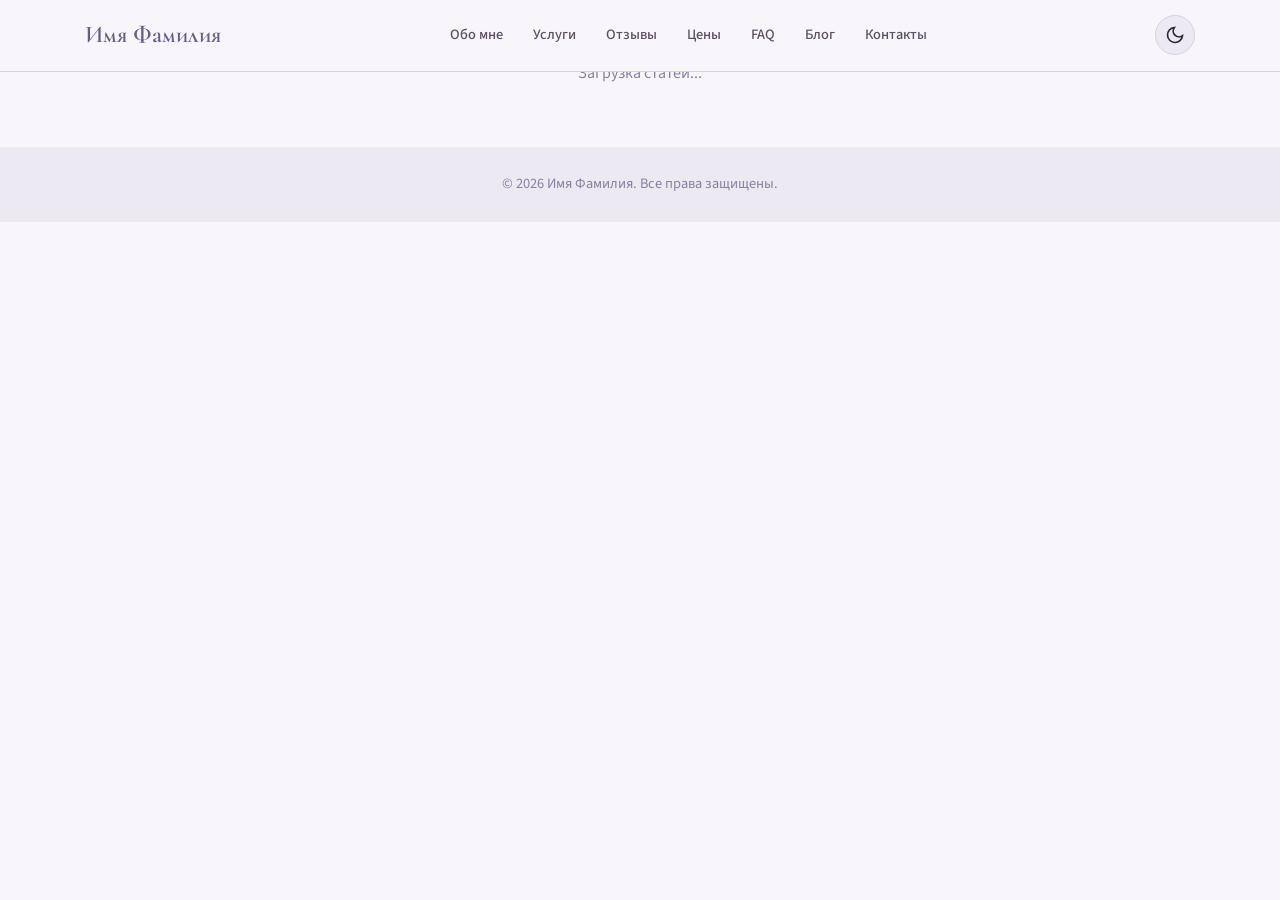
==== blog.html @ 65a6d859 "Add blog with JS-based markdown rendering" ====
<!DOCTYPE html>
<html lang="ru">
<head>
    <meta charset="UTF-8">
    <meta name="viewport" content="width=device-width, initial-scale=1.0">
    <meta name="description" content="Блог психолога. Статьи о психологии, отношениях, саморазвитии.">
    <meta name="keywords" content="блог, психология, статьи, саморазвитие">
    <title>Блог | Психолог</title>
    <link rel="preconnect" href="https://fonts.googleapis.com">
    <link rel="preconnect" href="https://fonts.gstatic.com" crossorigin>
    <link href="https://fonts.googleapis.com/css2?family=Cormorant+Garamond:wght@400;600&family=Montserrat:wght@400;600;700&family=Source+Sans+Pro:wght@300;400;600&display=swap" rel="stylesheet">
    <link rel="stylesheet" href="css/style.css">
    <style>
        .blog-list {
            max-width: 800px;
            margin: 0 auto;
        }
        
        .blog-card {
            background: var(--bg-card);
            border: 1px solid var(--border);
            border-radius: 12px;
            padding: 30px;
            margin-bottom: 25px;
            transition: all var(--transition);
        }
        
        .blog-card:hover {
            transform: translateY(-3px);
            box-shadow: 0 10px 30px var(--shadow);
            border-color: var(--accent-light);
        }
        
        .blog-card__date {
            font-size: 0.85rem;
            color: var(--text-light);
            margin-bottom: 10px;
        }
        
        .blog-card__title {
            font-family: 'Cormorant Garamond', serif;
            font-size: 1.6rem;
            font-weight: 600;
            margin-bottom: 15px;
            color: var(--text);
        }
        
        .blog-card__title a {
            color: inherit;
            text-decoration: none;
            transition: color var(--transition);
        }
        
        .blog-card__title a:hover {
            color: var(--accent);
        }
        
        .blog-card__excerpt {
            color: var(--text-secondary);
            margin-bottom: 15px;
            line-height: 1.7;
        }
        
        .blog-card__tags {
            display: flex;
            gap: 10px;
            flex-wrap: wrap;
        }
        
        .blog-tag {
            font-size: 0.8rem;
            padding: 4px 12px;
            background: var(--bg-secondary);
            border-radius: 20px;
            color: var(--text-light);
        }
        
        .blog-article {
            max-width: 800px;
            margin: 0 auto;
            padding: 100px 20px 60px;
        }
        
        .blog-article__header {
            margin-bottom: 40px;
            padding-bottom: 30px;
            border-bottom: 1px solid var(--border);
        }
        
        .blog-article__date {
            color: var(--text-light);
            font-size: 0.9rem;
            margin-bottom: 15px;
        }
        
        .blog-article__title {
            font-family: 'Cormorant Garamond', serif;
            font-size: 2.5rem;
            font-weight: 600;
            line-height: 1.3;
            margin-bottom: 20px;
            color: var(--text);
        }
        
        .blog-article__content {
            color: var(--text-secondary);
            line-height: 1.8;
        }
        
        .blog-article__content h2 {
            font-family: 'Montserrat', sans-serif;
            font-size: 1.5rem;
            margin: 40px 0 20px;
            color: var(--text);
        }
        
        .blog-article__content h3 {
            font-family: 'Montserrat', sans-serif;
            font-size: 1.2rem;
            margin: 30px 0 15px;
            color: var(--text);
        }
        
        .blog-article__content p {
            margin-bottom: 20px;
        }
        
        .blog-article__content ul, 
        .blog-article__content ol {
            margin-bottom: 20px;
            padding-left: 25px;
        }
        
        .blog-article__content li {
            margin-bottom: 10px;
        }
        
        .blog-article__content blockquote {
            border-left: 4px solid var(--accent);
            padding-left: 20px;
            margin: 25px 0;
            font-style: italic;
            color: var(--text-light);
        }
        
        .blog-article__content a {
            color: var(--accent);
        }
        
        .blog-article__content img {
            max-width: 100%;
            border-radius: 8px;
            margin: 20px 0;
        }
        
        .back-link {
            display: inline-flex;
            align-items: center;
            gap: 8px;
            color: var(--accent);
            text-decoration: none;
            margin-bottom: 30px;
            font-weight: 500;
        }
        
        .back-link:hover {
            text-decoration: underline;
        }
        
        .loading {
            text-align: center;
            padding: 60px 20px;
            color: var(--text-light);
        }
        
        .error {
            text-align: center;
            padding: 60px 20px;
            color: #c0392b;
        }
        
        .blog-empty {
            text-align: center;
            padding: 60px 20px;
            color: var(--text-light);
        }
    </style>
</head>
<body>
    <header class="header">
        <div class="container header__inner">
            <a href="index.html" class="logo">Имя Фамилия</a>
            <nav class="nav">
                <a href="index.html#about" class="nav__link">Обо мне</a>
                <a href="index.html#services" class="nav__link">Услуги</a>
                <a href="index.html#reviews" class="nav__link">Отзывы</a>
                <a href="index.html#pricing" class="nav__link">Цены</a>
                <a href="index.html#faq" class="nav__link">FAQ</a>
                <a href="blog.html" class="nav__link">Блог</a>
                <a href="index.html#contacts" class="nav__link">Контакты</a>
            </nav>
            <button class="theme-toggle" id="themeToggle" aria-label="Переключить тему">
                <svg class="icon-sun" width="20" height="20" viewBox="0 0 24 24" fill="none" stroke="currentColor" stroke-width="2">
                    <circle cx="12" cy="12" r="5"></circle>
                    <line x1="12" y1="1" x2="12" y2="3"></line>
                    <line x1="12" y1="21" x2="12" y2="23"></line>
                    <line x1="4.22" y1="4.22" x2="5.64" y2="5.64"></line>
                    <line x1="18.36" y1="18.36" x2="19.78" y2="19.78"></line>
                    <line x1="1" y1="12" x2="3" y2="12"></line>
                    <line x1="21" y1="12" x2="23" y2="12"></line>
                    <line x1="4.22" y1="19.78" x2="5.64" y2="18.36"></line>
                    <line x1="18.36" y1="5.64" x2="19.78" y2="4.22"></line>
                </svg>
                <svg class="icon-moon" width="20" height="20" viewBox="0 0 24 24" fill="none" stroke="currentColor" stroke-width="2">
                    <path d="M21 12.79A9 9 0 1 1 11.21 3 7 7 0 0 0 21 12.79z"></path>
                </svg>
            </button>
            <button class="mobile-menu-btn" id="mobileMenuBtn" aria-label="Меню">
                <span></span>
                <span></span>
                <span></span>
            </button>
        </div>
    </header>

    <main id="blogContent">
        <div class="loading">Загрузка статей...</div>
    </main>

    <footer class="footer">
        <div class="container">
            <p>© 2026 Имя Фамилия. Все права защищены.</p>
        </div>
    </footer>

    <button class="scroll-top" id="scrollTop" aria-label="Наверх">
        <svg width="24" height="24" viewBox="0 0 24 24" fill="none" stroke="currentColor" stroke-width="2">
            <polyline points="18 15 12 9 6 15"></polyline>
        </svg>
    </button>

    <script src="js/script.js"></script>
    <script src="js/blog.js"></script>
</body>
</html>
---- css/style.css ----
:root {
    --bg: #F8F6FA;
    --bg-secondary: #EDE9F2;
    --bg-card: #FFFFFF;
    --accent: #6B5B8C;
    --accent-light: #9B8AB8;
    --accent-dark: #4A3F63;
    --accent-green: #5A8A7C;
    --text: #2D2438;
    --text-secondary: #5C5068;
    --text-light: #8B7FA3;
    --border: #D8D2E4;
    --shadow: rgba(107, 91, 140, 0.12);
    --shadow-hover: rgba(107, 91, 140, 0.25);
    --transition: 0.3s ease;
}

[data-theme="dark"] {
    --bg: #1A1625;
    --bg-secondary: #252033;
    --bg-card: #2D2438;
    --accent: #9B8AB8;
    --accent-light: #B8A9D0;
    --accent-dark: #7A6A93;
    --accent-green: #6B9A8C;
    --text: #F0ECF4;
    --text-secondary: #C4BBD4;
    --text-light: #8B7FA3;
    --border: #3D344D;
    --shadow: rgba(0, 0, 0, 0.3);
    --shadow-hover: rgba(0, 0, 0, 0.5);
}

* {
    margin: 0;
    padding: 0;
    box-sizing: border-box;
}

html {
    scroll-behavior: smooth;
}

body {
    font-family: 'Source Sans Pro', 'Open Sans', sans-serif;
    background: var(--bg);
    color: var(--text);
    line-height: 1.7;
    transition: background var(--transition), color var(--transition);
}

.container {
    max-width: 1150px;
    margin: 0 auto;
    padding: 0 20px;
}

/* Header */
.header {
    position: fixed;
    top: 0;
    left: 0;
    right: 0;
    z-index: 1000;
    background: var(--bg);
    backdrop-filter: blur(10px);
    border-bottom: 1px solid var(--border);
    transition: background var(--transition), border-color var(--transition);
}

.header__inner {
    display: flex;
    justify-content: space-between;
    align-items: center;
    padding: 15px 20px;
}

.logo {
    font-family: 'Cormorant Garamond', serif;
    font-size: 1.5rem;
    font-weight: 600;
    color: var(--accent);
    text-decoration: none;
    transition: color var(--transition);
}

.logo:hover {
    color: var(--accent-light);
}

.nav {
    display: flex;
    gap: 30px;
}

.nav__link {
    color: var(--text-secondary);
    text-decoration: none;
    font-size: 0.9rem;
    font-weight: 500;
    transition: color var(--transition);
    position: relative;
}

.nav__link::after {
    content: '';
    position: absolute;
    bottom: -4px;
    left: 0;
    width: 0;
    height: 2px;
    background: var(--accent);
    transition: width var(--transition);
}

.nav__link:hover {
    color: var(--accent);
}

.nav__link:hover::after {
    width: 100%;
}

.theme-toggle {
    background: var(--bg-secondary);
    border: 1px solid var(--border);
    border-radius: 50%;
    width: 40px;
    height: 40px;
    cursor: pointer;
    display: flex;
    align-items: center;
    justify-content: center;
    color: var(--text);
    transition: all var(--transition);
}

.theme-toggle:hover {
    background: var(--accent);
    color: white;
    border-color: var(--accent);
}

.icon-sun {
    display: none;
}

.icon-moon {
    display: block;
}

[data-theme="dark"] .icon-sun {
    display: block;
}

[data-theme="dark"] .icon-moon {
    display: none;
}

.mobile-menu-btn {
    display: none;
    flex-direction: column;
    gap: 5px;
    background: none;
    border: none;
    cursor: pointer;
    padding: 5px;
}

.mobile-menu-btn span {
    width: 25px;
    height: 2px;
    background: var(--text);
    transition: all var(--transition);
}

/* Hero */
.hero {
    padding: 150px 0 100px;
    min-height: 100vh;
    display: flex;
    align-items: center;
}

.hero__inner {
    display: grid;
    grid-template-columns: 1.2fr 1fr;
    gap: 60px;
    align-items: center;
}

.hero__title {
    font-family: 'Cormorant Garamond', serif;
    font-size: 3rem;
    font-weight: 600;
    line-height: 1.2;
    margin-bottom: 20px;
    color: var(--text);
    transition: color var(--transition);
}

.hero__subtitle {
    font-size: 1.1rem;
    color: var(--text-secondary);
    margin-bottom: 30px;
    max-width: 500px;
    transition: color var(--transition);
}

.hero__buttons {
    display: flex;
    gap: 15px;
    flex-wrap: wrap;
}

.btn {
    display: inline-block;
    padding: 14px 32px;
    text-decoration: none;
    border-radius: 8px;
    font-weight: 600;
    font-size: 0.95rem;
    transition: all var(--transition);
}

.btn--primary {
    background: var(--accent);
    color: white;
    border: 2px solid var(--accent);
}

.btn--primary:hover {
    background: var(--accent-dark);
    border-color: var(--accent-dark);
    transform: translateY(-2px);
    box-shadow: 0 8px 20px var(--shadow-hover);
}

.btn--secondary {
    background: transparent;
    color: var(--accent);
    border: 2px solid var(--accent);
}

.btn--secondary:hover {
    background: var(--accent);
    color: white;
}

.hero__image {
    display: flex;
    justify-content: center;
}

.hero__photo-placeholder,
.photo-placeholder {
    width: 100%;
    max-width: 350px;
    height: 400px;
    background: linear-gradient(135deg, var(--bg-secondary) 0%, var(--border) 100%);
    border-radius: 20px;
    display: flex;
    align-items: center;
    justify-content: center;
    color: var(--text-light);
    font-size: 1.1rem;
    transition: all var(--transition);
}

/* Sections */
.section {
    padding: 90px 0;
}

.section-title {
    font-family: 'Montserrat', sans-serif;
    font-size: 1.8rem;
    font-weight: 600;
    text-align: center;
    margin-bottom: 50px;
    color: var(--text);
    position: relative;
    transition: color var(--transition);
}

.section-title::after {
    content: '';
    position: absolute;
    bottom: -15px;
    left: 50%;
    transform: translateX(-50%);
    width: 50px;
    height: 3px;
    background: var(--accent);
    border-radius: 2px;
}

/* About */
.about {
    background: var(--bg-card);
    transition: background var(--transition);
}

.about__grid {
    display: grid;
    grid-template-columns: 1fr 1.3fr;
    gap: 50px;
    align-items: center;
}

.about__photo .photo-placeholder {
    height: 320px;
    max-width: 100%;
}

.about__content h3 {
    font-family: 'Montserrat', sans-serif;
    font-size: 1.3rem;
    font-weight: 600;
    margin-bottom: 20px;
    color: var(--accent);
    transition: color var(--transition);
}

.about__content p {
    margin-bottom: 15px;
    color: var(--text-secondary);
    transition: color var(--transition);
}

.about__stats {
    display: flex;
    gap: 40px;
    margin-top: 30px;
    padding-top: 25px;
    border-top: 1px solid var(--border);
}

.stat {
    text-align: center;
}

.stat__number {
    display: block;
    font-family: 'Montserrat', sans-serif;
    font-size: 2rem;
    font-weight: 700;
    color: var(--accent);
    transition: color var(--transition);
}

.stat__label {
    font-size: 0.85rem;
    color: var(--text-light);
    transition: color var(--transition);
}

/* Advantages */
.advantages__grid {
    display: grid;
    grid-template-columns: repeat(3, 1fr);
    gap: 30px;
}

.advantage-card {
    background: var(--bg-card);
    padding: 35px 25px;
    border-radius: 12px;
    text-align: center;
    border: 1px solid var(--border);
    transition: all var(--transition);
}

.advantage-card:hover {
    transform: translateY(-5px);
    box-shadow: 0 15px 35px var(--shadow);
    border-color: var(--accent-light);
}

.advantage-card__icon {
    width: 60px;
    height: 60px;
    margin: 0 auto 20px;
    background: var(--bg-secondary);
    border-radius: 50%;
    display: flex;
    align-items: center;
    justify-content: center;
    color: var(--accent);
    transition: all var(--transition);
}

.advantage-card:hover .advantage-card__icon {
    background: var(--accent);
    color: white;
}

.advantage-card h3 {
    font-family: 'Montserrat', sans-serif;
    font-size: 1.1rem;
    font-weight: 600;
    margin-bottom: 12px;
    color: var(--text);
    transition: color var(--transition);
}

.advantage-card p {
    font-size: 0.95rem;
    color: var(--text-secondary);
    transition: color var(--transition);
}

/* Services */
.services {
    background: var(--bg-secondary);
    transition: background var(--transition);
}

.services__grid {
    display: grid;
    grid-template-columns: repeat(auto-fit, minmax(280px, 1fr));
    gap: 25px;
}

.service-card {
    background: var(--bg-card);
    padding: 30px;
    border-radius: 12px;
    border: 1px solid var(--border);
    transition: all var(--transition);
}

.service-card:hover {
    transform: translateY(-5px);
    box-shadow: 0 12px 30px var(--shadow);
    border-color: var(--accent-light);
}

.service-card h3 {
    font-family: 'Montserrat', sans-serif;
    font-size: 1.1rem;
    font-weight: 600;
    margin-bottom: 12px;
    color: var(--text);
    transition: color var(--transition);
}

.service-card p {
    font-size: 0.95rem;
    color: var(--text-secondary);
    margin-bottom: 15px;
    transition: color var(--transition);
}

.service-card__price {
    font-family: 'Montserrat', sans-serif;
    font-size: 1rem;
    font-weight: 600;
    color: var(--accent);
    transition: color var(--transition);
}

/* Reviews */
.reviews__slider {
    overflow: hidden;
    padding: 20px 0;
}

.reviews__track {
    display: flex;
    gap: 25px;
    animation: scroll 20s linear infinite;
}

.review-card {
    flex: 0 0 350px;
    background: var(--bg-card);
    padding: 30px;
    border-radius: 12px;
    border: 1px solid var(--border);
    transition: all var(--transition);
}

.review-card__text {
    font-style: italic;
    margin-bottom: 15px;
    color: var(--text-secondary);
    transition: color var(--transition);
}

.review-card__author {
    font-weight: 600;
    color: var(--accent);
    transition: color var(--transition);
}

@keyframes scroll {
    0% { transform: translateX(0); }
    100% { transform: translateX(-50%); }
}

/* Pricing */
.pricing__grid {
    display: grid;
    grid-template-columns: repeat(3, 1fr);
    gap: 25px;
}

.price-card {
    background: var(--bg-card);
    padding: 40px 30px;
    border-radius: 12px;
    text-align: center;
    border: 1px solid var(--border);
    transition: all var(--transition);
}

.price-card:hover {
    transform: translateY(-5px);
    box-shadow: 0 15px 35px var(--shadow);
}

.price-card h3 {
    font-family: 'Montserrat', sans-serif;
    font-size: 1.2rem;
    font-weight: 600;
    margin-bottom: 15px;
    color: var(--text);
    transition: color var(--transition);
}

.price-card__cost {
    font-family: 'Montserrat', sans-serif;
    font-size: 2.2rem;
    font-weight: 700;
    color: var(--accent);
    margin-bottom: 20px;
    transition: color var(--transition);
}

.price-card__list {
    list-style: none;
    color: var(--text-secondary);
    transition: color var(--transition);
}

.price-card__list li {
    padding: 8px 0;
    border-bottom: 1px solid var(--border);
}

.price-card__list li:last-child {
    border-bottom: none;
}

.price-card--featured {
    background: var(--accent);
    border-color: var(--accent);
}

.price-card--featured h3,
.price-card--featured .price-card__cost,
.price-card--featured .price-card__list,
.price-card--featured .price-card__list li {
    color: white;
    border-color: rgba(255,255,255,0.2);
}

.price-card--featured .price-card__list li:last-child {
    border: none;
}

/* FAQ */
.faq__list {
    max-width: 700px;
    margin: 0 auto;
}

.faq__item {
    background: var(--bg-card);
    border-radius: 10px;
    margin-bottom: 15px;
    border: 1px solid var(--border);
    overflow: hidden;
    transition: all var(--transition);
}

.faq__question {
    width: 100%;
    padding: 20px 25px;
    background: none;
    border: none;
    text-align: left;
    font-family: 'Montserrat', sans-serif;
    font-size: 1rem;
    font-weight: 600;
    color: var(--text);
    cursor: pointer;
    display: flex;
    justify-content: space-between;
    align-items: center;
    transition: all var(--transition);
}

.faq__question::after {
    content: '+';
    font-size: 1.5rem;
    color: var(--accent);
    transition: transform var(--transition);
}

.faq__item.active .faq__question::after {
    transform: rotate(45deg);
}

.faq__answer {
    max-height: 0;
    overflow: hidden;
    transition: max-height var(--transition);
}

.faq__answer p {
    padding: 0 25px 20px;
    color: var(--text-secondary);
}

.faq__item.active .faq__answer {
    max-height: 200px;
}

/* Contacts */
.contacts {
    background: var(--accent);
    color: white;
    text-align: center;
}

.contacts .section-title {
    color: white;
}

.contacts .section-title::after {
    background: white;
}

.contacts__text {
    font-size: 1.1rem;
    margin-bottom: 30px;
    opacity: 0.9;
}

.contacts__links {
    display: flex;
    justify-content: center;
    gap: 30px;
    flex-wrap: wrap;
}

.contact-link {
    display: inline-flex;
    align-items: center;
    gap: 10px;
    color: white;
    text-decoration: none;
    font-size: 1.1rem;
    padding: 12px 25px;
    background: rgba(255,255,255,0.15);
    border-radius: 8px;
    transition: all var(--transition);
}

.contact-link:hover {
    background: rgba(255,255,255,0.25);
    transform: translateY(-2px);
}

/* Footer */
.footer {
    padding: 25px 0;
    text-align: center;
    background: var(--bg-secondary);
    color: var(--text-light);
    font-size: 0.9rem;
    transition: all var(--transition);
}

/* Scroll to top */
.scroll-top {
    position: fixed;
    bottom: 30px;
    right: 30px;
    width: 45px;
    height: 45px;
    background: var(--accent);
    color: white;
    border: none;
    border-radius: 50%;
    cursor: pointer;
    display: flex;
    align-items: center;
    justify-content: center;
    opacity: 0;
    visibility: hidden;
    transition: all var(--transition);
    box-shadow: 0 5px 15px var(--shadow);
    z-index: 999;
}

.scroll-top.visible {
    opacity: 1;
    visibility: visible;
}

.scroll-top:hover {
    background: var(--accent-dark);
    transform: translateY(-3px);
}

/* Animations */
.fade-in {
    opacity: 1;
    transform: translateY(0);
    transition: opacity 0.6s ease, transform 0.6s ease;
}

/* Responsive */
@media (max-width: 992px) {
    .hero__inner {
        grid-template-columns: 1fr;
        text-align: center;
    }
    
    .hero__subtitle {
        max-width: 100%;
    }
    
    .hero__buttons {
        justify-content: center;
    }
    
    .hero__photo-placeholder {
        max-width: 300px;
        height: 300px;
        margin: 0 auto;
    }
    
    .about__grid {
        grid-template-columns: 1fr;
    }
    
    .about__photo {
        order: -1;
    }
    
    .advantages__grid,
    .pricing__grid {
        grid-template-columns: 1fr;
    }
    
    .pricing__grid {
        max-width: 400px;
        margin: 0 auto;
    }
}

@media (max-width: 768px) {
    .nav {
        display: none;
    }
    
    .mobile-menu-btn {
        display: flex;
    }
    
    .hero {
        padding: 120px 0 60px;
    }
    
    .hero__title {
        font-size: 2.2rem;
    }
    
    .section {
        padding: 60px 0;
    }
    
    .about__stats {
        justify-content: center;
    }
    
    .contacts__links {
        flex-direction: column;
        align-items: center;
    }
    
    .scroll-top {
        bottom: 20px;
        right: 20px;
    }
}
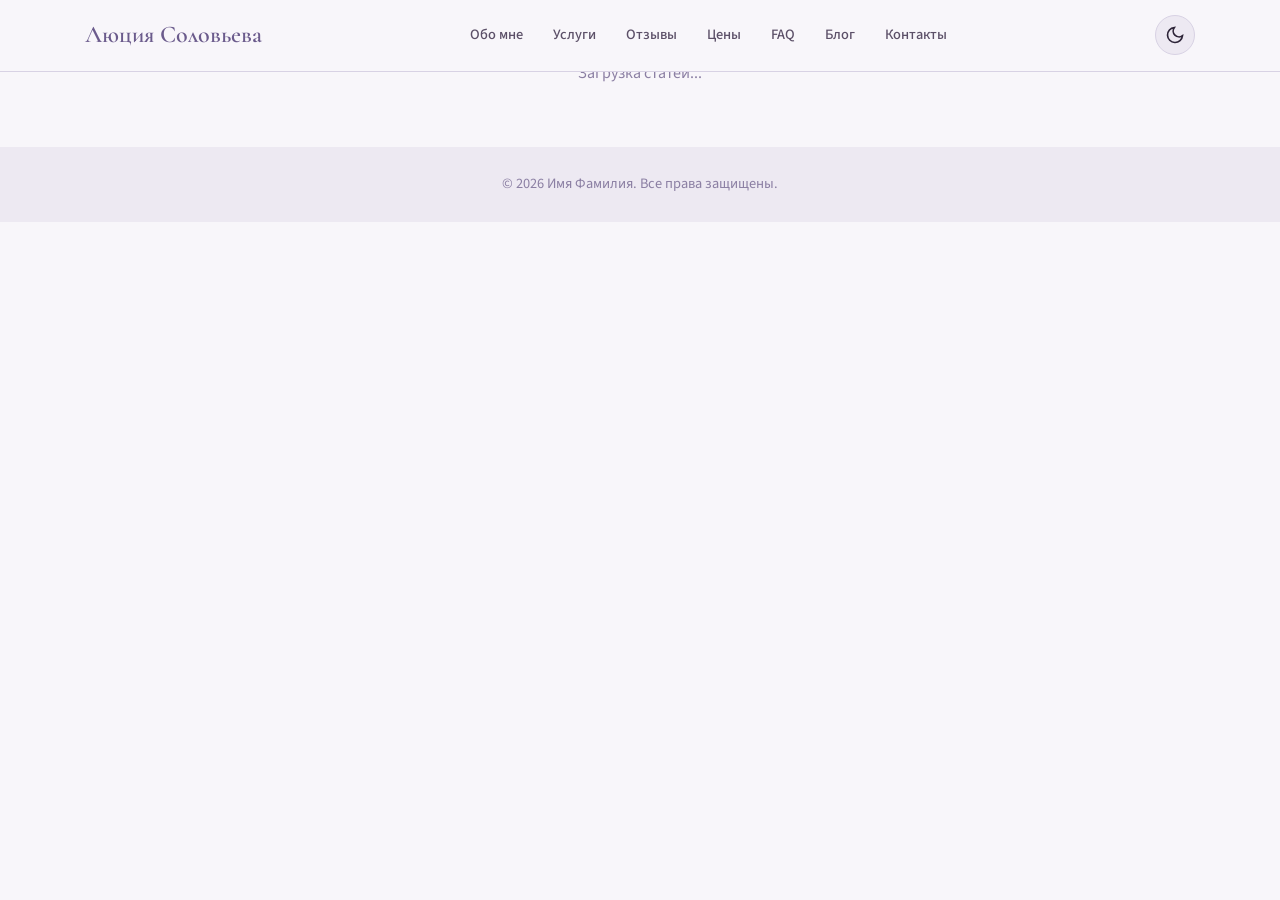
==== commit eaee689c: "Update site with psychologist contacts and clear questionnaire" ====
--- a/blog.html
+++ b/blog.html
@@ -189,7 +189,7 @@
 <body>
     <header class="header">
         <div class="container header__inner">
-            <a href="index.html" class="logo">Имя Фамилия</a>
+            <a href="index.html" class="logo">Люция Соловьева</a>
             <nav class="nav">
                 <a href="index.html#about" class="nav__link">Обо мне</a>
                 <a href="index.html#services" class="nav__link">Услуги</a>
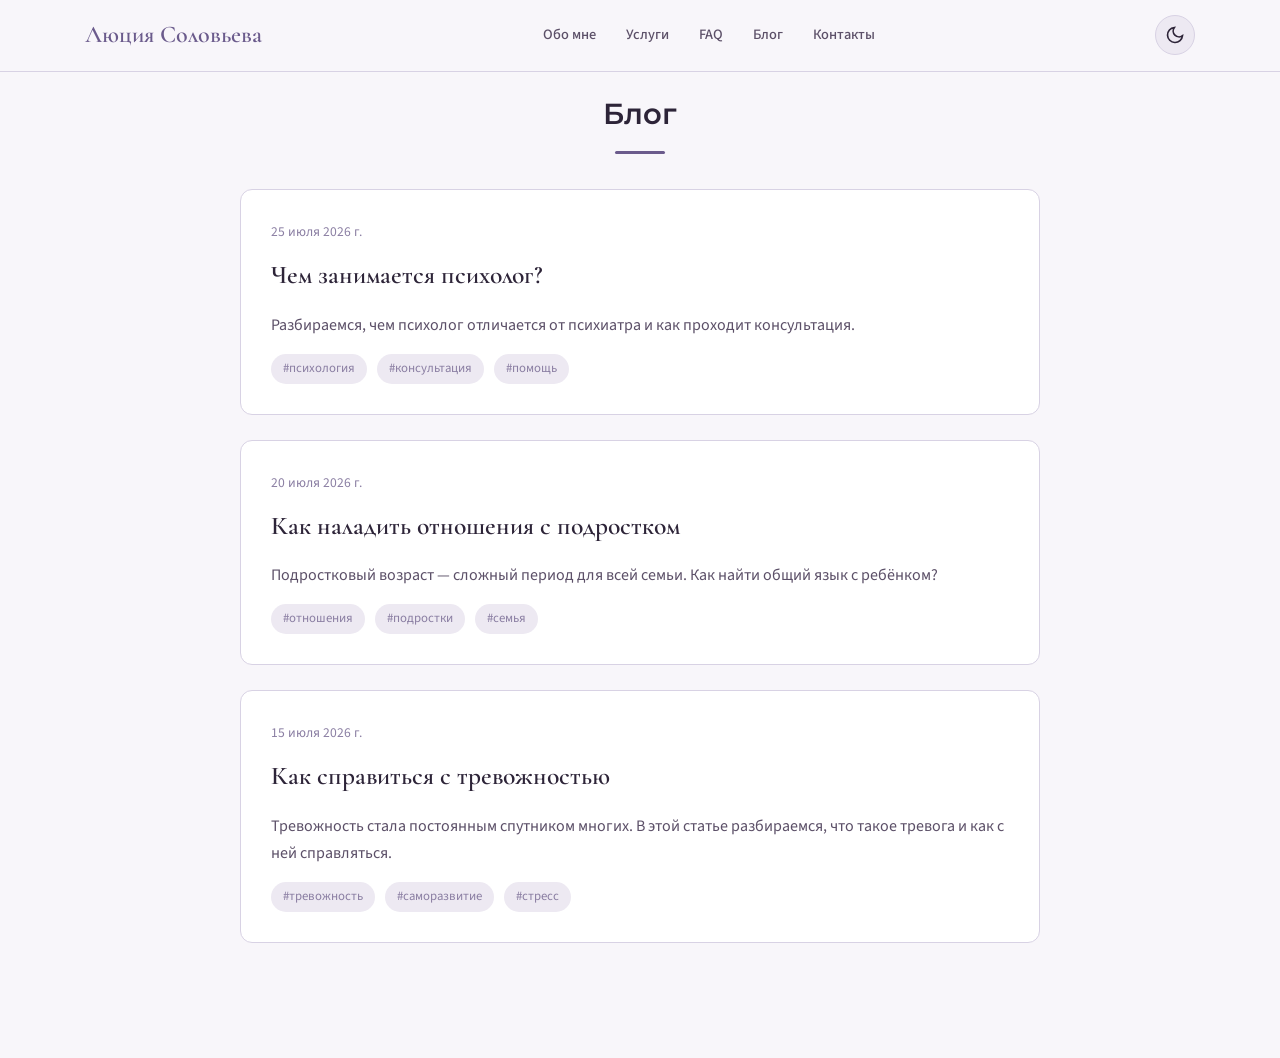
==== commit 79d6a91a: "Clean up landing page content and simplify sections - Remove stats, reviews and pricing sections, pl" ====
--- a/blog.html
+++ b/blog.html
@@ -193,8 +193,6 @@
             <nav class="nav">
                 <a href="index.html#about" class="nav__link">Обо мне</a>
                 <a href="index.html#services" class="nav__link">Услуги</a>
-                <a href="index.html#reviews" class="nav__link">Отзывы</a>
-                <a href="index.html#pricing" class="nav__link">Цены</a>
                 <a href="index.html#faq" class="nav__link">FAQ</a>
                 <a href="blog.html" class="nav__link">Блог</a>
                 <a href="index.html#contacts" class="nav__link">Контакты</a>
@@ -227,12 +225,6 @@
         <div class="loading">Загрузка статей...</div>
     </main>
 
-    <footer class="footer">
-        <div class="container">
-            <p>© 2026 Имя Фамилия. Все права защищены.</p>
-        </div>
-    </footer>
-
     <button class="scroll-top" id="scrollTop" aria-label="Наверх">
         <svg width="24" height="24" viewBox="0 0 24 24" fill="none" stroke="currentColor" stroke-width="2">
             <polyline points="18 15 12 9 6 15"></polyline>
--- a/css/style.css
+++ b/css/style.css
@@ -328,33 +328,6 @@
     transition: color var(--transition);
 }
 
-.about__stats {
-    display: flex;
-    gap: 40px;
-    margin-top: 30px;
-    padding-top: 25px;
-    border-top: 1px solid var(--border);
-}
-
-.stat {
-    text-align: center;
-}
-
-.stat__number {
-    display: block;
-    font-family: 'Montserrat', sans-serif;
-    font-size: 2rem;
-    font-weight: 700;
-    color: var(--accent);
-    transition: color var(--transition);
-}
-
-.stat__label {
-    font-size: 0.85rem;
-    color: var(--text-light);
-    transition: color var(--transition);
-}
-
 /* Advantages */
 .advantages__grid {
     display: grid;
@@ -416,158 +389,72 @@
     transition: background var(--transition);
 }
 
-.services__grid {
+.services__inner {
     display: grid;
-    grid-template-columns: repeat(auto-fit, minmax(280px, 1fr));
-    gap: 25px;
-}
-
-.service-card {
+    grid-template-columns: 1fr 300px;
+    gap: 30px;
+    align-items: start;
+}
+
+.services__list {
+    list-style: none;
+    display: grid;
+    grid-template-columns: repeat(2, 1fr);
+    gap: 20px;
+}
+
+.services__list li {
     background: var(--bg-card);
-    padding: 30px;
+    border: 1px solid var(--border);
     border-radius: 12px;
-    border: 1px solid var(--border);
-    transition: all var(--transition);
-}
-
-.service-card:hover {
-    transform: translateY(-5px);
+    padding: 22px 24px;
+    transition: all var(--transition);
+}
+
+.services__list li:hover {
+    transform: translateY(-3px);
     box-shadow: 0 12px 30px var(--shadow);
     border-color: var(--accent-light);
 }
 
-.service-card h3 {
+.services__name {
+    display: block;
     font-family: 'Montserrat', sans-serif;
-    font-size: 1.1rem;
-    font-weight: 600;
-    margin-bottom: 12px;
+    font-size: 1.05rem;
+    font-weight: 600;
     color: var(--text);
-    transition: color var(--transition);
-}
-
-.service-card p {
+    margin-bottom: 8px;
+    transition: color var(--transition);
+}
+
+.services__desc {
+    display: block;
     font-size: 0.95rem;
     color: var(--text-secondary);
-    margin-bottom: 15px;
-    transition: color var(--transition);
-}
-
-.service-card__price {
+    transition: color var(--transition);
+}
+
+.services__price {
+    position: sticky;
+    top: 100px;
+    background: var(--accent);
+    color: white;
+    border-radius: 12px;
+    padding: 40px 30px;
+    text-align: center;
+}
+
+.services__price-value {
     font-family: 'Montserrat', sans-serif;
-    font-size: 1rem;
-    font-weight: 600;
-    color: var(--accent);
-    transition: color var(--transition);
-}
-
-/* Reviews */
-.reviews__slider {
-    overflow: hidden;
-    padding: 20px 0;
-}
-
-.reviews__track {
-    display: flex;
-    gap: 25px;
-    animation: scroll 20s linear infinite;
-}
-
-.review-card {
-    flex: 0 0 350px;
-    background: var(--bg-card);
-    padding: 30px;
-    border-radius: 12px;
-    border: 1px solid var(--border);
-    transition: all var(--transition);
-}
-
-.review-card__text {
-    font-style: italic;
-    margin-bottom: 15px;
-    color: var(--text-secondary);
-    transition: color var(--transition);
-}
-
-.review-card__author {
-    font-weight: 600;
-    color: var(--accent);
-    transition: color var(--transition);
-}
-
-@keyframes scroll {
-    0% { transform: translateX(0); }
-    100% { transform: translateX(-50%); }
-}
-
-/* Pricing */
-.pricing__grid {
-    display: grid;
-    grid-template-columns: repeat(3, 1fr);
-    gap: 25px;
-}
-
-.price-card {
-    background: var(--bg-card);
-    padding: 40px 30px;
-    border-radius: 12px;
-    text-align: center;
-    border: 1px solid var(--border);
-    transition: all var(--transition);
-}
-
-.price-card:hover {
-    transform: translateY(-5px);
-    box-shadow: 0 15px 35px var(--shadow);
-}
-
-.price-card h3 {
-    font-family: 'Montserrat', sans-serif;
-    font-size: 1.2rem;
-    font-weight: 600;
-    margin-bottom: 15px;
-    color: var(--text);
-    transition: color var(--transition);
-}
-
-.price-card__cost {
-    font-family: 'Montserrat', sans-serif;
-    font-size: 2.2rem;
+    font-size: 2.6rem;
     font-weight: 700;
-    color: var(--accent);
-    margin-bottom: 20px;
-    transition: color var(--transition);
-}
-
-.price-card__list {
-    list-style: none;
-    color: var(--text-secondary);
-    transition: color var(--transition);
-}
-
-.price-card__list li {
-    padding: 8px 0;
-    border-bottom: 1px solid var(--border);
-}
-
-.price-card__list li:last-child {
-    border-bottom: none;
-}
-
-.price-card--featured {
-    background: var(--accent);
-    border-color: var(--accent);
-}
-
-.price-card--featured h3,
-.price-card--featured .price-card__cost,
-.price-card--featured .price-card__list,
-.price-card--featured .price-card__list li {
-    color: white;
-    border-color: rgba(255,255,255,0.2);
-}
-
-.price-card--featured .price-card__list li:last-child {
-    border: none;
+    line-height: 1.1;
+    margin-bottom: 10px;
+}
+
+.services__price-label {
+    font-size: 0.95rem;
+    opacity: 0.9;
 }
 
 /* FAQ */
@@ -586,46 +473,20 @@
 }
 
 .faq__question {
-    width: 100%;
-    padding: 20px 25px;
-    background: none;
-    border: none;
-    text-align: left;
+    padding: 20px 25px 8px;
     font-family: 'Montserrat', sans-serif;
     font-size: 1rem;
     font-weight: 600;
     color: var(--text);
-    cursor: pointer;
-    display: flex;
-    justify-content: space-between;
-    align-items: center;
-    transition: all var(--transition);
-}
-
-.faq__question::after {
-    content: '+';
-    font-size: 1.5rem;
-    color: var(--accent);
-    transition: transform var(--transition);
-}
-
-.faq__item.active .faq__question::after {
-    transform: rotate(45deg);
+    transition: all var(--transition);
 }
 
 .faq__answer {
-    max-height: 0;
-    overflow: hidden;
-    transition: max-height var(--transition);
+    padding: 0 25px 20px;
 }
 
 .faq__answer p {
-    padding: 0 25px 20px;
     color: var(--text-secondary);
-}
-
-.faq__item.active .faq__answer {
-    max-height: 200px;
 }
 
 /* Contacts */
@@ -672,16 +533,6 @@
 .contact-link:hover {
     background: rgba(255,255,255,0.25);
     transform: translateY(-2px);
-}
-
-/* Footer */
-.footer {
-    padding: 25px 0;
-    text-align: center;
-    background: var(--bg-secondary);
-    color: var(--text-light);
-    font-size: 0.9rem;
-    transition: all var(--transition);
 }
 
 /* Scroll to top */
@@ -752,13 +603,17 @@
         order: -1;
     }
     
-    .advantages__grid,
-    .pricing__grid {
+    .advantages__grid {
         grid-template-columns: 1fr;
     }
     
-    .pricing__grid {
-        max-width: 400px;
+    .services__inner {
+        grid-template-columns: 1fr;
+    }
+    
+    .services__price {
+        position: static;
+        max-width: 320px;
         margin: 0 auto;
     }
 }
@@ -784,8 +639,8 @@
         padding: 60px 0;
     }
     
-    .about__stats {
-        justify-content: center;
+    .services__list {
+        grid-template-columns: 1fr;
     }
     
     .contacts__links {
